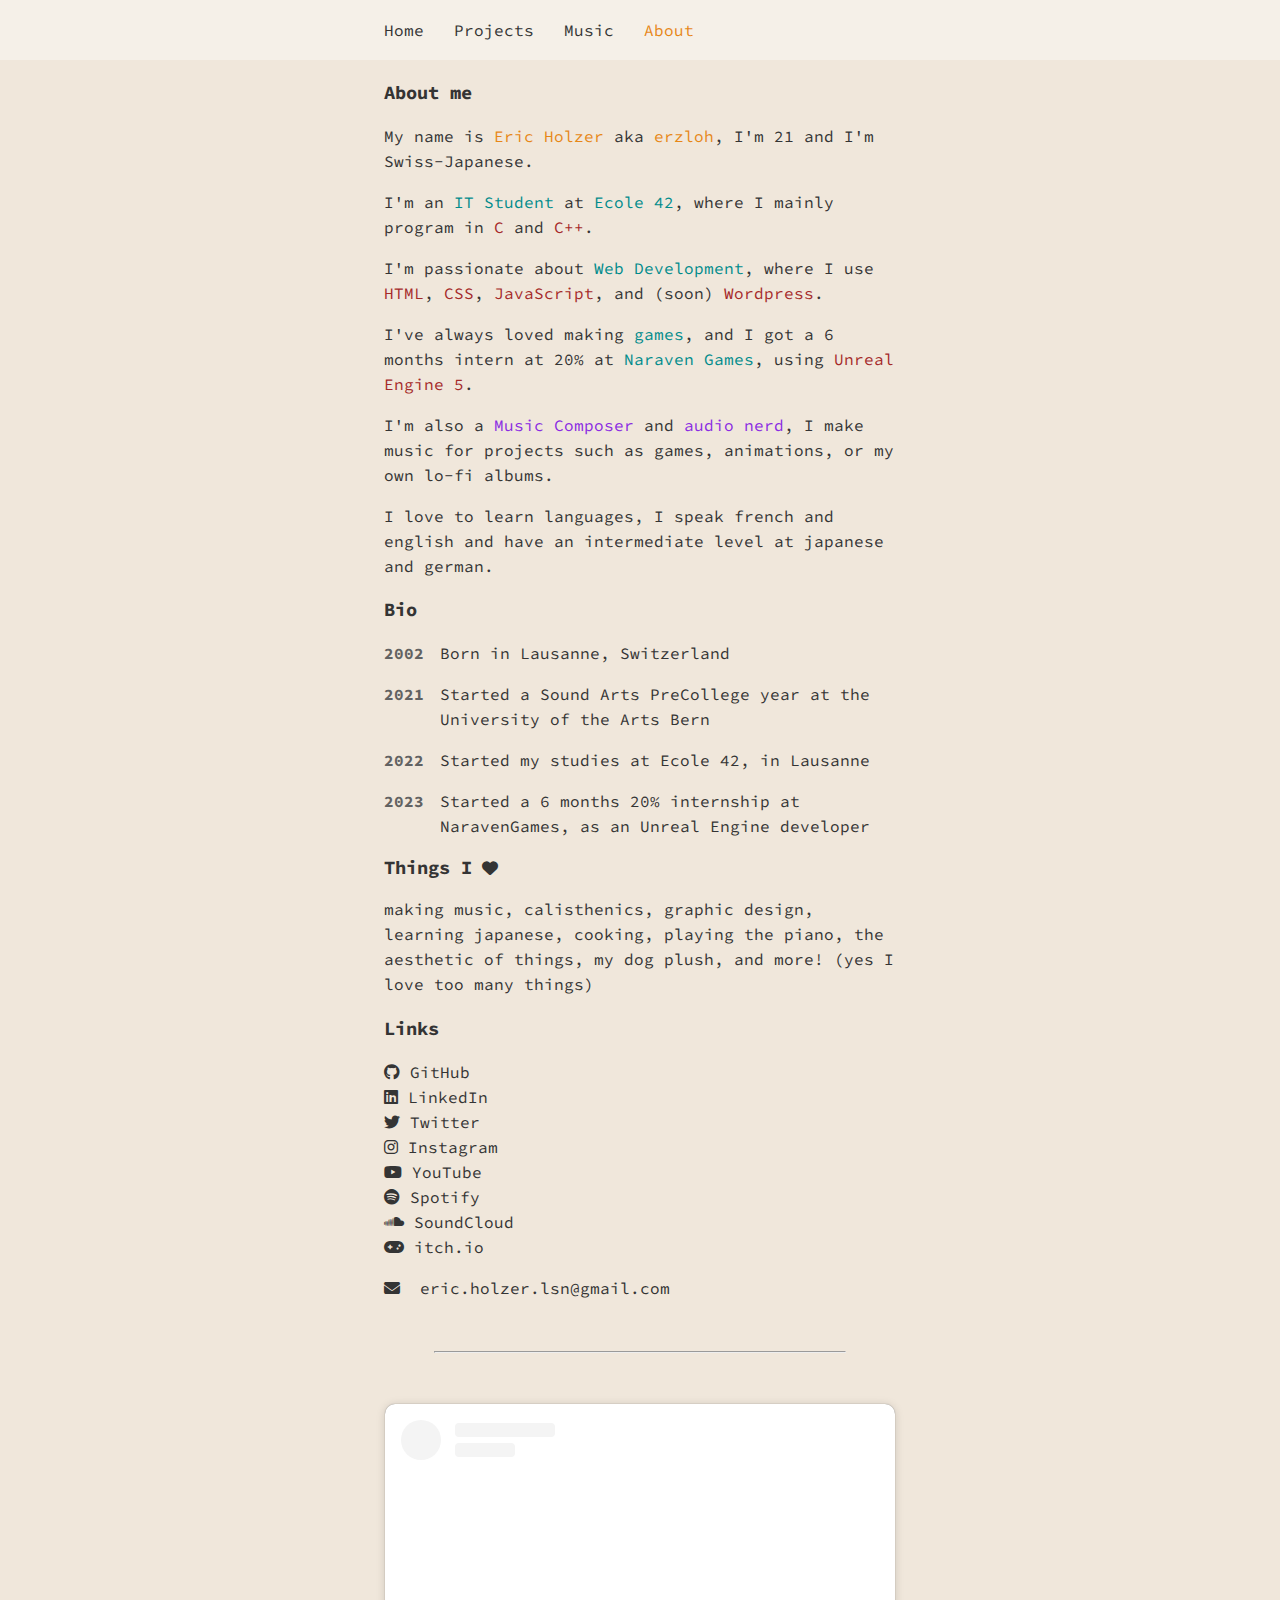
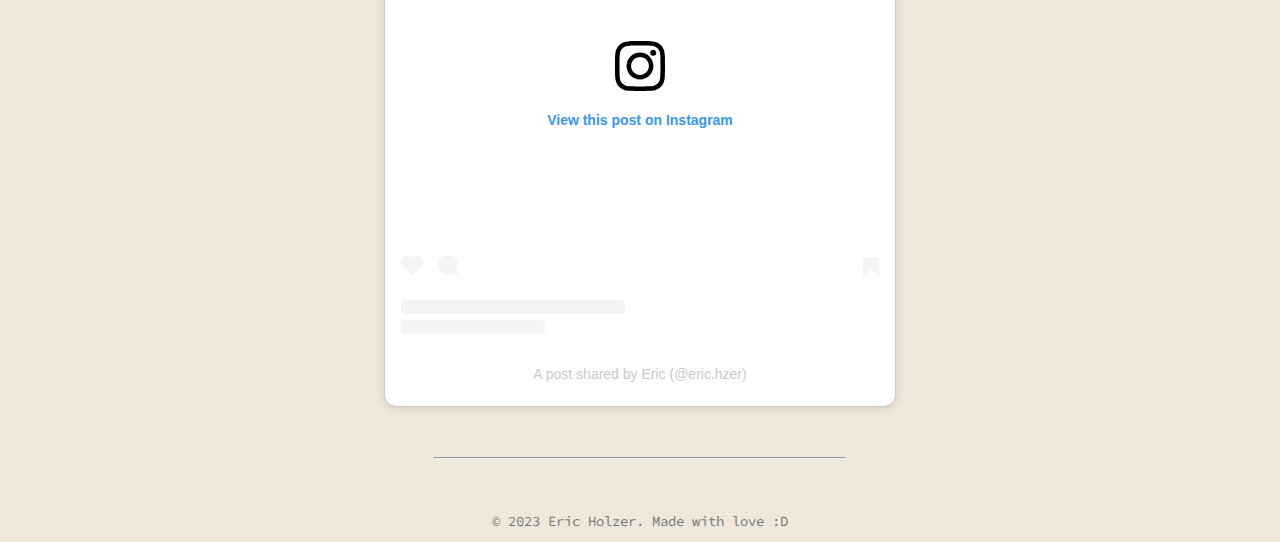
==== about.html @ 9044ea14 "remove navbar on home page" ====
<!DOCTYPE html>
<html>
	<head>
		<title>Eric Holzer</title>
		<meta charset="UTF-8" name="viewport" content="width=device-width, initial-scale=1.0">
		<link rel="icon" type="image/png" href="images/pacman_logo_transparent.png">
		<link rel="preconnect" href="https://fonts.googleapis.com">
		<link rel="preconnect" href="https://fonts.gstatic.com" crossorigin>
		<link rel="stylesheet" href="https://cdnjs.cloudflare.com/ajax/libs/font-awesome/6.4.0/css/all.min.css">
		<link href="https://fonts.googleapis.com/css2?family=Roboto+Mono:ital,wght@0,100;0,200;0,300;0,400;0,500;0,600;0,700;1,100;1,200;1,300;1,400;1,500;1,600;1,700&family=Source+Code+Pro:ital,wght@0,200;0,300;0,400;0,500;0,600;0,700;0,800;0,900;1,200;1,300;1,400;1,500;1,600;1,700;1,800;1,900&display=swap" rel="stylesheet">
		<link rel="stylesheet" type="text/css" href="style.css">
		<script src="js/main.js" defer></script>
	</head>
	<body>
		<nav class="navbar">
			<ul class="nav-list">
				<li><a href="index.html">Home</a></li>
				<li><a href="project.html">Projects</a></li>
				<li><a href="music.html">Music</a></li>
				<li><a href="about.html" class="current-page">About</a></li>
			</ul>
			<img class="burger-menu" src="images/burger_menu_icon.png" alt="burger menu">
		</nav>
		<div id="core-content">
			<h3>About me</h3>
			<div id="about-me">
				<p>My name is <span class="eric">Eric Holzer</span> aka <span class="eric">erzloh</span>, I'm 21 and I'm Swiss-Japanese.<br></p>
				<p>I'm an <span class="it">IT Student</span> at <span class="it"><a href="https://42.fr/en/homepage/" target="_blank" style="text-decoration: none; color: inherit">Ecole 42</a></span>, where I mainly program in <span class="technology">C</span> and <span class="technology">C++</span>.<br></p>
				<p>I'm passionate about <span class="it">Web Development</span>, where I use <span class="technology">HTML</span>, <span class="technology">CSS</span>, <span class="technology">JavaScript</span>, and (soon) <span class="technology">Wordpress</span>.<br></p>
				<p>I've always loved making <span class="it"><a href="https://erzloh.itch.io/" target="_blank" style="text-decoration: none; color: inherit">games</a></span>, and I got a 6 months intern at 20% at <span class="it"><a href="https://www.naravengames.com/" target="_blank" style="text-decoration: none; color: inherit"">Naraven Games</a></span>, using <span class="technology">Unreal Engine 5</span>.<br></p>
				<p>I'm also a <span class="music">Music Composer</span> and <span class="music">audio nerd</span>, I make music for projects such as games, animations, or my own lo-fi albums.<br></p>
				<p>I love to learn languages, I speak french and english and have an intermediate level at japanese and german.</p>
			</div>
			<h3>Bio</h3>
			<ul id="bio">
				<li><span class="year">2002</span>Born in Lausanne, Switzerland</li>
				<li><span class="year">2021</span>Started a Sound Arts PreCollege year at the University of the Arts Bern</li>
				<li><span class="year">2022</span>Started my studies at Ecole 42, in Lausanne</li>
				<li><span class="year">2023</span>Started a 6 months 20% internship at NaravenGames, as an Unreal Engine developer</li>
			</ul>
			<h3 style="display: inline-block; margin: 0px">Things I</h3><i class="fa-solid fa-heart" style="margin-left: 10px;"></i>
			<p>making music, calisthenics, graphic design, learning japanese, cooking, playing the piano, the aesthetic of things, my dog plush, and more! (yes I love too many things)</p>
			<h3>Links</h3>
			<div class="links">
				<ul >
					<li><i class="fab fa-github"></i><a href="https://github.com/erzloh" target="_blank">GitHub</a></li>
					<li><i class="fab fa-linkedin"></i><a href="https://www.linkedin.com/in/eric-holzer-3090551b8/" target="_blank">LinkedIn</a></li>
					<li><i class="fab fa-twitter"></i><a href="https://twitter.com/erzloh" target="_blank">Twitter</a></li>
					<li><i class="fab fa-instagram"></i><a href="https://www.instagram.com/eric.hzer/" target="_blank">Instagram</a></li>
					<li><i class="fab fa-youtube"></i><a href="https://www.youtube.com/erzloh" target="_blank">YouTube</a></li>
					<li><i class="fab fa-spotify"></i><a href="https://open.spotify.com/artist/3XCzWWzTXpwD677Us6YinR" target="_blank">Spotify</a></li>
					<li><i class="fab fa-soundcloud"></i><a href="https://soundcloud.com/user-806531614" target="_blank">SoundCloud</a></li>
					<li><i class="fas fa-gamepad"></i><a href="https://erzloh.itch.io/" target="_blank">itch.io</a></li>
				</ul>
			</div>
			<p><i class="fas fa-envelope"></i> <a href="mailto:eric.holzer.lsn@gmail.com" target="_blank">eric.holzer.lsn@gmail.com</a></p>
			<hr>
			<div class="insta">
				<blockquote class="instagram-media" data-instgrm-permalink="https://www.instagram.com/p/CvNFlibMFdL/?utm_source=ig_embed&amp;utm_campaign=loading" data-instgrm-version="14" style=" background:#FFF; border:0; border-radius:3px; box-shadow:0 0 1px 0 rgba(0,0,0,0.5),0 1px 10px 0 rgba(0,0,0,0.15); margin: 1px; max-width:540px; min-width:326px; padding:0; width:99.375%; width:-webkit-calc(100% - 2px); width:calc(100% - 2px);"><div style="padding:16px;"> <a id="insta-a" href="https://www.instagram.com/p/CvNFlibMFdL/?utm_source=ig_embed&amp;utm_campaign=loading" style=" background:#FFFFFF; line-height:0; padding:0 0; text-align:center; text-decoration:none; width:100%;" target="_blank"> <div style=" display: flex; flex-direction: row; align-items: center;"> <div style="background-color: #F4F4F4; border-radius: 50%; flex-grow: 0; height: 40px; margin-right: 14px; width: 40px;"></div> <div style="display: flex; flex-direction: column; flex-grow: 1; justify-content: center;"> <div style=" background-color: #F4F4F4; border-radius: 4px; flex-grow: 0; height: 14px; margin-bottom: 6px; width: 100px;"></div> <div style=" background-color: #F4F4F4; border-radius: 4px; flex-grow: 0; height: 14px; width: 60px;"></div></div></div><div style="padding: 19% 0;"></div> <div style="display:block; height:50px; margin:0 auto 12px; width:50px;"><svg width="50px" height="50px" viewBox="0 0 60 60" version="1.1" xmlns="https://www.w3.org/2000/svg" xmlns:xlink="https://www.w3.org/1999/xlink"><g stroke="none" stroke-width="1" fill="none" fill-rule="evenodd"><g transform="translate(-511.000000, -20.000000)" fill="#000000"><g><path d="M556.869,30.41 C554.814,30.41 553.148,32.076 553.148,34.131 C553.148,36.186 554.814,37.852 556.869,37.852 C558.924,37.852 560.59,36.186 560.59,34.131 C560.59,32.076 558.924,30.41 556.869,30.41 M541,60.657 C535.114,60.657 530.342,55.887 530.342,50 C530.342,44.114 535.114,39.342 541,39.342 C546.887,39.342 551.658,44.114 551.658,50 C551.658,55.887 546.887,60.657 541,60.657 M541,33.886 C532.1,33.886 524.886,41.1 524.886,50 C524.886,58.899 532.1,66.113 541,66.113 C549.9,66.113 557.115,58.899 557.115,50 C557.115,41.1 549.9,33.886 541,33.886 M565.378,62.101 C565.244,65.022 564.756,66.606 564.346,67.663 C563.803,69.06 563.154,70.057 562.106,71.106 C561.058,72.155 560.06,72.803 558.662,73.347 C557.607,73.757 556.021,74.244 553.102,74.378 C549.944,74.521 548.997,74.552 541,74.552 C533.003,74.552 532.056,74.521 528.898,74.378 C525.979,74.244 524.393,73.757 523.338,73.347 C521.94,72.803 520.942,72.155 519.894,71.106 C518.846,70.057 518.197,69.06 517.654,67.663 C517.244,66.606 516.755,65.022 516.623,62.101 C516.479,58.943 516.448,57.996 516.448,50 C516.448,42.003 516.479,41.056 516.623,37.899 C516.755,34.978 517.244,33.391 517.654,32.338 C518.197,30.938 518.846,29.942 519.894,28.894 C520.942,27.846 521.94,27.196 523.338,26.654 C524.393,26.244 525.979,25.756 528.898,25.623 C532.057,25.479 533.004,25.448 541,25.448 C548.997,25.448 549.943,25.479 553.102,25.623 C556.021,25.756 557.607,26.244 558.662,26.654 C560.06,27.196 561.058,27.846 562.106,28.894 C563.154,29.942 563.803,30.938 564.346,32.338 C564.756,33.391 565.244,34.978 565.378,37.899 C565.522,41.056 565.552,42.003 565.552,50 C565.552,57.996 565.522,58.943 565.378,62.101 M570.82,37.631 C570.674,34.438 570.167,32.258 569.425,30.349 C568.659,28.377 567.633,26.702 565.965,25.035 C564.297,23.368 562.623,22.342 560.652,21.575 C558.743,20.834 556.562,20.326 553.369,20.18 C550.169,20.033 549.148,20 541,20 C532.853,20 531.831,20.033 528.631,20.18 C525.438,20.326 523.257,20.834 521.349,21.575 C519.376,22.342 517.703,23.368 516.035,25.035 C514.368,26.702 513.342,28.377 512.574,30.349 C511.834,32.258 511.326,34.438 511.181,37.631 C511.035,40.831 511,41.851 511,50 C511,58.147 511.035,59.17 511.181,62.369 C511.326,65.562 511.834,67.743 512.574,69.651 C513.342,71.625 514.368,73.296 516.035,74.965 C517.703,76.634 519.376,77.658 521.349,78.425 C523.257,79.167 525.438,79.673 528.631,79.82 C531.831,79.965 532.853,80.001 541,80.001 C549.148,80.001 550.169,79.965 553.369,79.82 C556.562,79.673 558.743,79.167 560.652,78.425 C562.623,77.658 564.297,76.634 565.965,74.965 C567.633,73.296 568.659,71.625 569.425,69.651 C570.167,67.743 570.674,65.562 570.82,62.369 C570.966,59.17 571,58.147 571,50 C571,41.851 570.966,40.831 570.82,37.631"></path></g></g></g></svg></div><div style="padding-top: 8px;"> <div style=" color:#3897f0; font-family:Arial,sans-serif; font-size:14px; font-style:normal; font-weight:550; line-height:18px;">View this post on Instagram</div></div><div style="padding: 12.5% 0;"></div> <div style="display: flex; flex-direction: row; margin-bottom: 14px; align-items: center;"><div> <div style="background-color: #F4F4F4; border-radius: 50%; height: 12.5px; width: 12.5px; transform: translateX(0px) translateY(7px);"></div> <div style="background-color: #F4F4F4; height: 12.5px; transform: rotate(-45deg) translateX(3px) translateY(1px); width: 12.5px; flex-grow: 0; margin-right: 14px; margin-left: 2px;"></div> <div style="background-color: #F4F4F4; border-radius: 50%; height: 12.5px; width: 12.5px; transform: translateX(9px) translateY(-18px);"></div></div><div style="margin-left: 8px;"> <div style=" background-color: #F4F4F4; border-radius: 50%; flex-grow: 0; height: 20px; width: 20px;"></div> <div style=" width: 0; height: 0; border-top: 2px solid transparent; border-left: 6px solid #f4f4f4; border-bottom: 2px solid transparent; transform: translateX(16px) translateY(-4px) rotate(30deg)"></div></div><div style="margin-left: auto;"> <div style=" width: 0px; border-top: 8px solid #F4F4F4; border-right: 8px solid transparent; transform: translateY(16px);"></div> <div style=" background-color: #F4F4F4; flex-grow: 0; height: 12px; width: 16px; transform: translateY(-4px);"></div> <div style=" width: 0; height: 0; border-top: 8px solid #F4F4F4; border-left: 8px solid transparent; transform: translateY(-4px) translateX(8px);"></div></div></div> <div style="display: flex; flex-direction: column; flex-grow: 1; justify-content: center; margin-bottom: 24px;"> <div style=" background-color: #F4F4F4; border-radius: 4px; flex-grow: 0; height: 14px; margin-bottom: 6px; width: 224px;"></div> <div style=" background-color: #F4F4F4; border-radius: 4px; flex-grow: 0; height: 14px; width: 144px;"></div></div></a><p style=" color:#c9c8cd; font-family:Arial,sans-serif; font-size:14px; line-height:17px; margin-bottom:0; margin-top:8px; overflow:hidden; padding:8px 0 7px; text-align:center; text-overflow:ellipsis; white-space:nowrap;"><a href="https://www.instagram.com/p/CvNFlibMFdL/?utm_source=ig_embed&amp;utm_campaign=loading" style=" color:#c9c8cd; font-family:Arial,sans-serif; font-size:14px; font-style:normal; font-weight:normal; line-height:17px; text-decoration:none;" target="_blank">A post shared by Eric (@eric.hzer)</a></p></div></blockquote> <script async src="//www.instagram.com/embed.js"></script>
			</div>
			<hr>
		</div>
		<footer>
      		&copy; 2023 Eric Holzer. Made with love :D
    	</footer>
	</body>
</html>
---- style.css ----
* {
	text-decoration: none;
	list-style: none;
}

:root {
	--primary-color: #f0e7db;
	--secondary-color: #343434;
	--tertiary-color: #f5f0e8;
	--quaternary-color: #e78718;
	--quinary-color: #fff;

	--old-secondary-color: rgba(223, 188, 153, 0.9);
	--old-header-color: rgb(255, 237, 220);
	--old-header-hover-color: rgb(252, 212, 175);
	--old-nav-hover-color: rgb(112, 75, 38);
	--old-mobile-nav-color: rgba(205, 134, 63, 0.6);
	--eric-color: peru;

}

@font-face {
    font-family: 'imported-helvetica';
    src: url('Helvetica-Font/Helvetica.ttf') format('truetype');
    font-weight: normal;
    font-style: normal;
}

@font-face {
    font-family: 'imported-helvetica';
    src: url('Helvetica-Font/Helvetica-Bold.ttf') format('truetype');
    font-weight: bold;
    font-style: normal;
}

html {
	font-family: 'Source Code Pro', monospace;
	/* font-family: 'imported-helvetica'; */
	font-weight: 400;
	background-color: var(--primary-color);
	line-height: 25px;
	color: var(--secondary-color);
}

body {
	margin-left: 20%;
	margin-right: 20%;
	margin-top: 80px;
}

#home-title {
	display: block;
	text-align: center;
	font-size: 6rem;
	/* make space between lines bigger */
	line-height: 1;
}

#top-div {
	height: calc(100vh - 25vh);
	display: flex;
	justify-content: center;
	align-items: center;
}

ul {
	padding-left: 0;
}

/* #top-pic, #top-text {
	display: inline-block;
} */

#top-text {
	display: flex;
	justify-content: center;
	flex-direction: column;
}

.eric {
	color :var(--quaternary-color);
	display: inline-block;
	transition: 0.3s;
}

#eric-home-page:hover {
	transform: scale(1.07) rotate(-3deg);
}

#headline {
	background-color: var(--tertiary-color);
	display: inline-block;
	text-align: center;
	padding: 15px;
	border-radius: 20px;
	transition: 0.3s;
	color: var(--secondary-color);
	font-size: 1.2rem;
	line-height: 1.5;

}

#headline:hover {
	/* background-color: rgb(252, 212, 175); */
	/* transform: scale(1.05); */
}

#profile-pic {
	width: 150px;
	height: 150px;
	border-radius: 50px;
	margin: 50px;
	display: inline-block;
	border: 3px solid chocolate;
}

.it {
	color:darkcyan;
	transition: 0.3s;
	display: inline-block;
}

#it-student:hover {
	transform: scale(1.07) rotate(-3deg);
}

.music {
	color:blueviolet;
	display: inline-block;
	transition: 0.3s;
}

#music-creator:hover {
	transform: scale(1.07) rotate(-3deg);
}

.technology {
	color:brown;
}

footer {
	/* padding: 10px; */
	/* margin-top: 48px; */
	color: #777;
	font-size: 14px;
	text-align: center;
	animation: fadein 1s ease-in-out;
}

#bio {
	padding-left: 0;
}


#bio li {
	margin-bottom: 16px;
	display: flex;
}

.year {
	margin-right: 16px; /* 年とテキストの間に8pxのマージンを追加 */
	font-weight: bold;
	color:#626262;
}

a {
    color: inherit; /* This makes the link inherit the color of its parent element */
    text-decoration: none; /* This removes the underline */
}

a:visited {
    color: inherit;
}

a:hover {
    color: var(--quaternary-color);
	text-decoration: underline;
}


.navbar {
	background-color: var(--tertiary-color);
	color: #fff;
	position: fixed;
	width: 100vw;
	height: 60px;
	top: 0;
	left: 0;
	z-index: 1;
	/* backdrop-filter: blur(10px);
	-webkit-backdrop-filter: blur(10px); */
	display: flex;
	justify-content: space-between;
	align-items: center;
}

.nav-list {
	padding: 0;
	margin-left: 20%;
}

.nav-list li {
	display: inline; /* リストアイテムを水平に配置 */
	margin-right: 20px; /* リストアイテムの右側にマージンを追加 */
}

.nav-list li a {
	text-decoration: none; /* リンクの下線を削除 */
	color: var(--secondary-color);
	transition: 0.2s;;
}

.nav-list li a:hover {
	color: var(--quaternary-color)
}

.navbar .burger-menu {
	position: absolute;
	width: 40px;
	top: 0px;
	right: 0px;
	margin-right: 10px;
	margin-top: 10px;
	cursor: pointer;
	display: none;
	transition: 0.5s;
	filter: invert(80%);
	/* animation: slide 2s ease-in-out; */
}

@keyframes slide {
	from {
		opacity: 0;
		transform: translateX(-300px);
	}
	to {
		opacity: 1;
		transform: translateX(0);
	}
}

#eric-home-page, #it-student, #music-creator {
	animation: fall 2.5s ease-in-out;
}

@keyframes fall {
	from {
		opacity: 0;
		transform: translateY(-30px);
	}
	to {
		opacity: 1;
		transform: translateY(0);
	}
}

.burger-menu:hover {
	rotate: 180deg;
}

.links {
	display: flex;
	margin: 0;
	padding: 0;

}

.links ul {
	list-style: none;
	padding-left: 0;
	margin: 0;
}

@media (max-width: 576px) {
	body {
		margin-left: 5%;
		margin-right: 5%;
	}
}

/* Mobile version */
@media (max-width: 768px) {
	.navbar .burger-menu {
		display: block;
	}

	.nav-list li {
	margin-right: 0px;
	margin-top: 25px;
	font-size: 1.2em;
	}

	.nav-list {
		margin: 0;
		position: absolute;
		top: 0px;
		left: 0px;
		width: 100%;
		height: 100vh;
		display: flex;
		justify-content: center;
		align-items: center;
		flex-direction: column;
		background-color: var(--tertiary-color);
		/* backdrop-filter: blur(10px);
		-webkit-backdrop-filter: blur(10px); */
		margin-left: 100%;
		transition: all 0.5s ease;
	}

	.nav-list.mobile-menu {
		margin-left: 0;
	}

	#home-title {
		font-size: 3rem;
	}

	#headline {
		font-size: 1rem;
	}
}

/* media query from 1400px width and larger, body margin is 30% */
@media (min-width: 1200px) {
	body {
		margin-left: 30%;
		margin-right: 30%;
	}
	.nav-list {
		margin-left: 30%;
	}
}

h3 img {
	margin-top: -5px;
	margin-left: 8px;
    vertical-align: middle;
}

hr {
	margin: 50px;
}

.responsive-iframe-container {
    position: relative;
    padding-bottom: 56.25%;  /* 16:9 aspect ratio */
    height: 0;
    overflow: hidden;
}

.responsive-iframe-container iframe {
    position: absolute;
    top: 0;
    left: 0;
    width: 100%;
    height: 100%;
}

.audio-container p {
	font-style: italic;
}

.credit {
	font-size: 0.8em;
	color: #777;
	margin-top: 0;
	text-align: center;
}

video {
	max-width: 100%;
	height: auto;
  }
  
.italic {
	font-style: italic;
}

h2, h3, h4, h5, h6 {
	scroll-margin-top: 60px;
  }

.music-table-of-content, .insta-link {
	text-decoration: underline;
}

.nav-list li .current-page {
    color: var(--quaternary-color);
}

.insta {
	display: flex;
	justify-content: center;
}

.instagram-media {
	border-radius: 10px !important;
}

@keyframes fadein {
	from { opacity: 0; transform: translateY(-20px); }
	to   { opacity: 1; transform: translateY(0px); }
}

#top-div, #core-content {
	animation: fadein 1s ease-in-out;
}

.genre-div {
	display: none;
	animation: fadein 1s;
}

.genre {
	/* display: inline-block; */
}

.genre:hover {
	/* underline */
	text-decoration: underline;
	cursor: pointer;
}

.project-screenshot {
	width: 100%;
	height: auto;
	border: black 1px solid;
	border-radius: 10px;
}

.project-div a {
	text-decoration: underline;
}

.project-div {
	display: none;
	animation: fadein 1s ease;
}

.project-name:hover {
	text-decoration: underline;
	cursor: pointer;
}

.website-iframe {
	border: black 1px solid;
}

i, .icon {
	margin-right: 10px;
}

/* .it, .music, .technology {
	color: var(--secondary-color);
} */
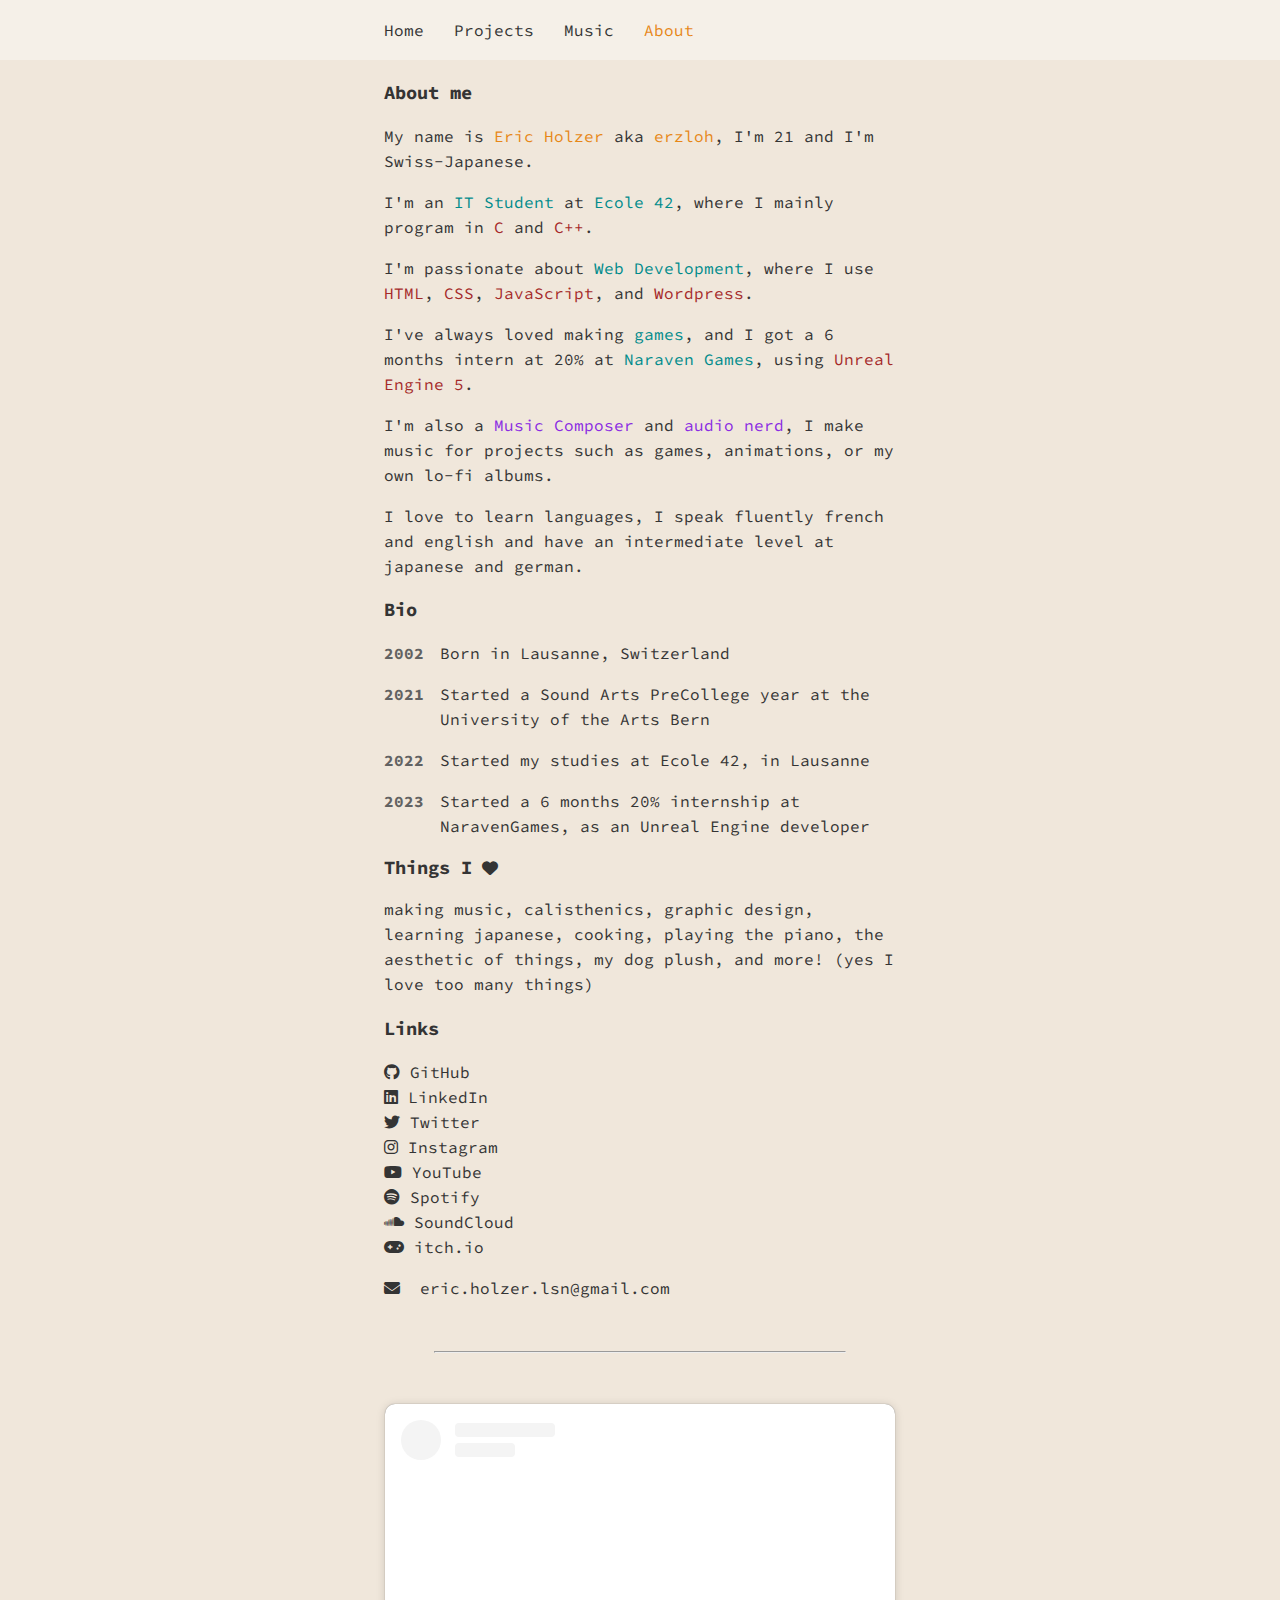
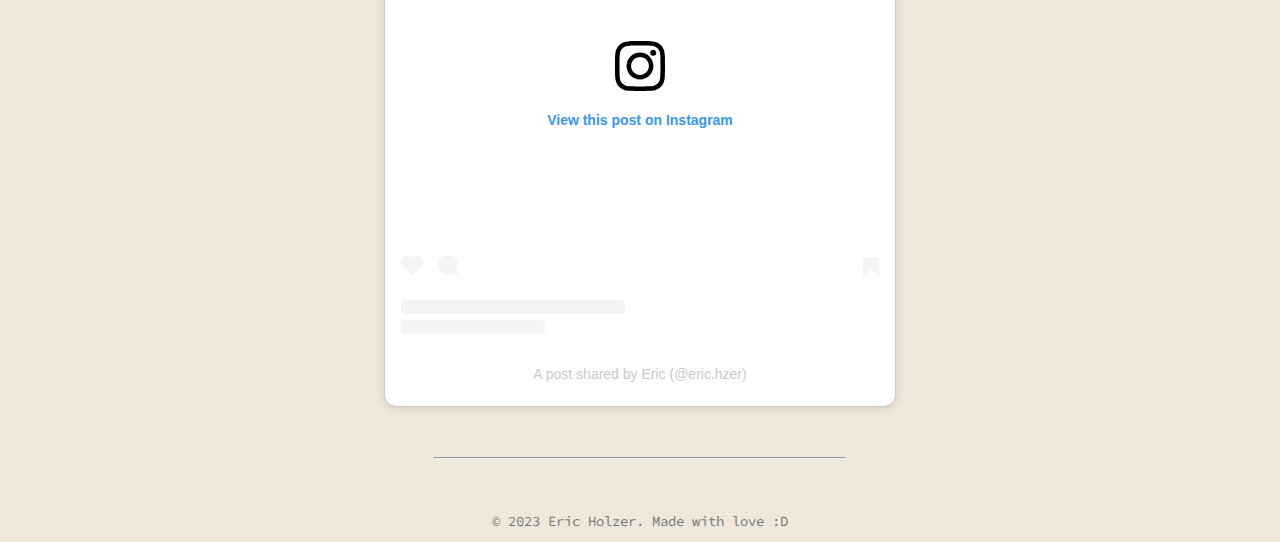
==== commit ad22c61d: "Update about" ====
--- a/about.html
+++ b/about.html
@@ -3,7 +3,7 @@
 	<head>
 		<title>Eric Holzer</title>
 		<meta charset="UTF-8" name="viewport" content="width=device-width, initial-scale=1.0">
-		<link rel="icon" type="image/png" href="images/pacman_logo_transparent.png">
+		<link rel="icon" type="image/png" href="images/E_logo.png">
 		<link rel="preconnect" href="https://fonts.googleapis.com">
 		<link rel="preconnect" href="https://fonts.gstatic.com" crossorigin>
 		<link rel="stylesheet" href="https://cdnjs.cloudflare.com/ajax/libs/font-awesome/6.4.0/css/all.min.css">
@@ -26,10 +26,10 @@
 			<div id="about-me">
 				<p>My name is <span class="eric">Eric Holzer</span> aka <span class="eric">erzloh</span>, I'm 21 and I'm Swiss-Japanese.<br></p>
 				<p>I'm an <span class="it">IT Student</span> at <span class="it"><a href="https://42.fr/en/homepage/" target="_blank" style="text-decoration: none; color: inherit">Ecole 42</a></span>, where I mainly program in <span class="technology">C</span> and <span class="technology">C++</span>.<br></p>
-				<p>I'm passionate about <span class="it">Web Development</span>, where I use <span class="technology">HTML</span>, <span class="technology">CSS</span>, <span class="technology">JavaScript</span>, and (soon) <span class="technology">Wordpress</span>.<br></p>
+				<p>I'm passionate about <span class="it">Web Development</span>, where I use <span class="technology">HTML</span>, <span class="technology">CSS</span>, <span class="technology">JavaScript</span>, and <span class="technology">Wordpress</span>.<br></p>
 				<p>I've always loved making <span class="it"><a href="https://erzloh.itch.io/" target="_blank" style="text-decoration: none; color: inherit">games</a></span>, and I got a 6 months intern at 20% at <span class="it"><a href="https://www.naravengames.com/" target="_blank" style="text-decoration: none; color: inherit"">Naraven Games</a></span>, using <span class="technology">Unreal Engine 5</span>.<br></p>
 				<p>I'm also a <span class="music">Music Composer</span> and <span class="music">audio nerd</span>, I make music for projects such as games, animations, or my own lo-fi albums.<br></p>
-				<p>I love to learn languages, I speak french and english and have an intermediate level at japanese and german.</p>
+				<p>I love to learn languages, I speak fluently french and english and have an intermediate level at japanese and german.</p>
 			</div>
 			<h3>Bio</h3>
 			<ul id="bio">
--- a/style.css
+++ b/style.css
@@ -216,15 +216,16 @@
 
 .navbar .burger-menu {
 	position: absolute;
-	width: 40px;
+	width: 30px;
 	top: 0px;
 	right: 0px;
-	margin-right: 10px;
-	margin-top: 10px;
+	margin-right: 20px;
+	margin-top: 15px;
 	cursor: pointer;
 	display: none;
 	transition: 0.5s;
-	filter: invert(80%);
+	opacity: 0.7;
+	/* filter: invert(80%); */
 	/* animation: slide 2s ease-in-out; */
 }
 
@@ -240,7 +241,7 @@
 }
 
 #eric-home-page, #it-student, #music-creator {
-	animation: fall 2.5s ease-in-out;
+	animation: fall 1.5s ease-in-out;
 }
 
 @keyframes fall {
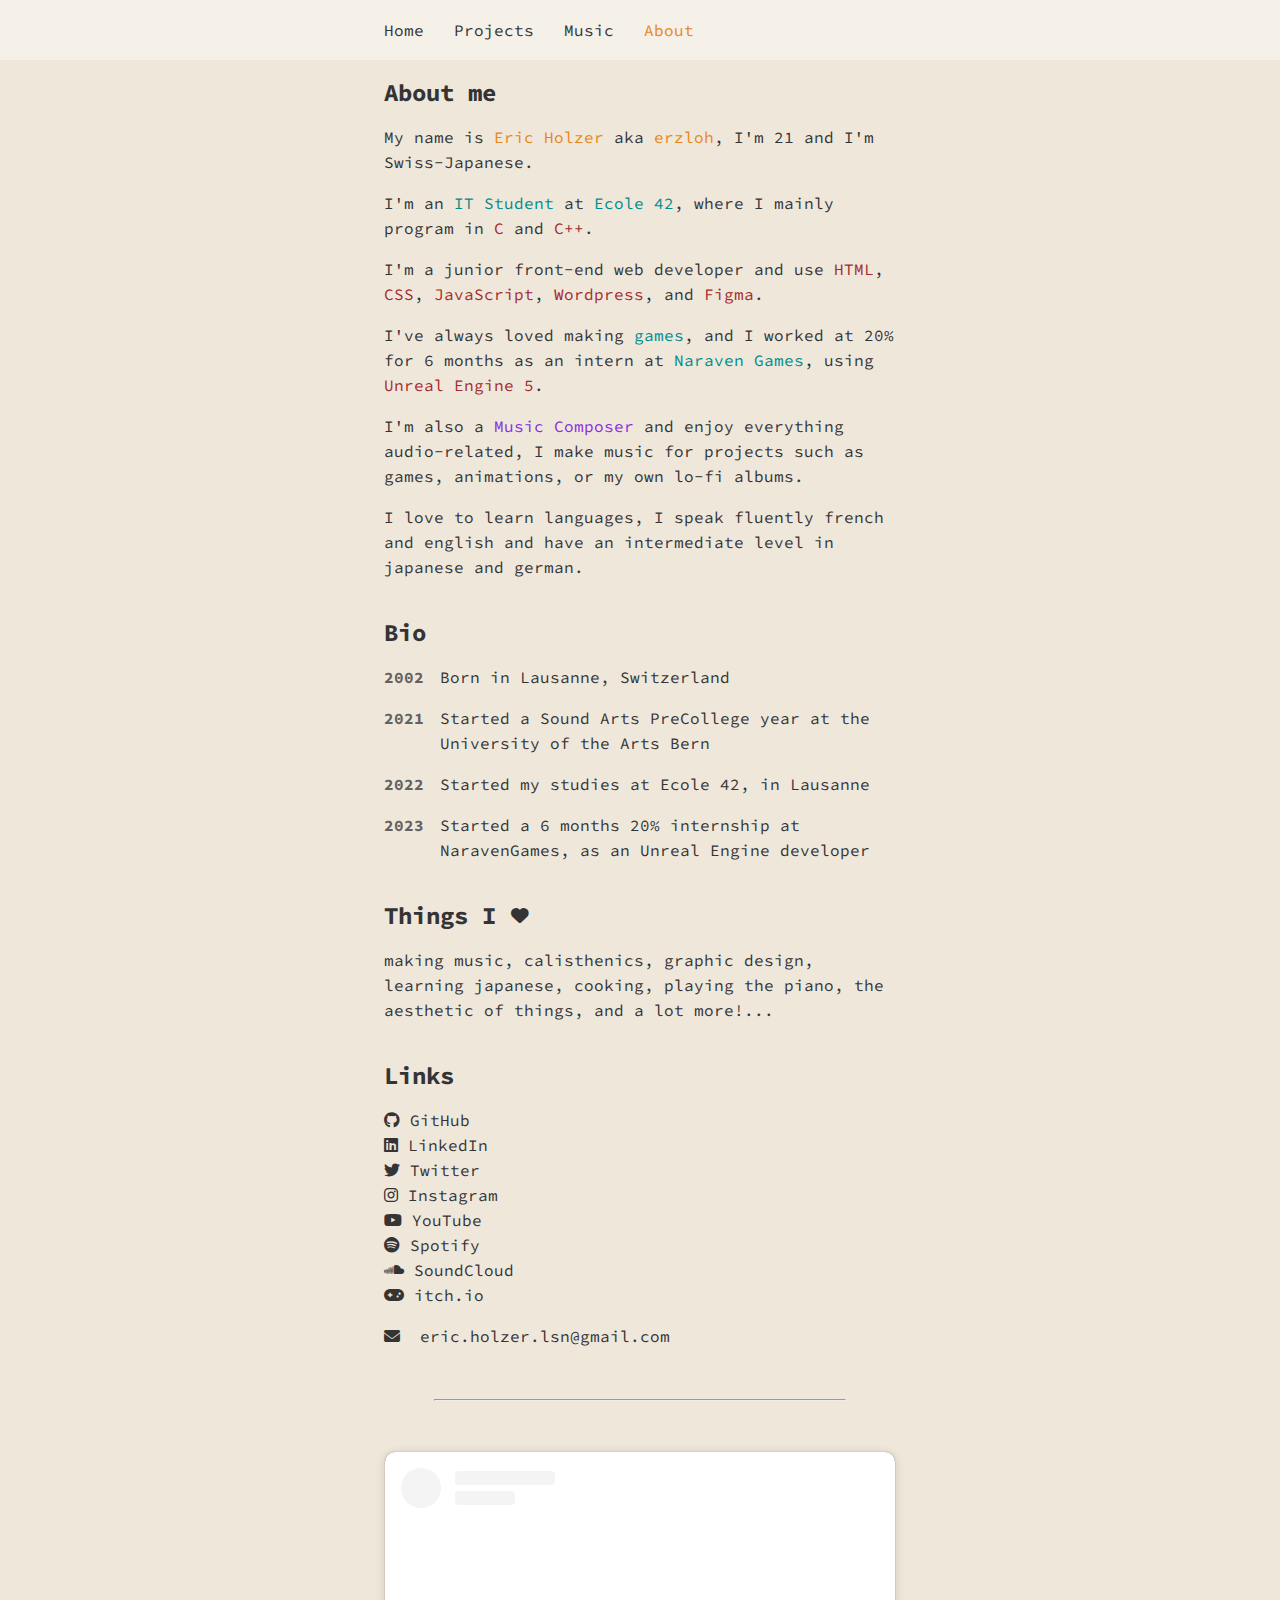
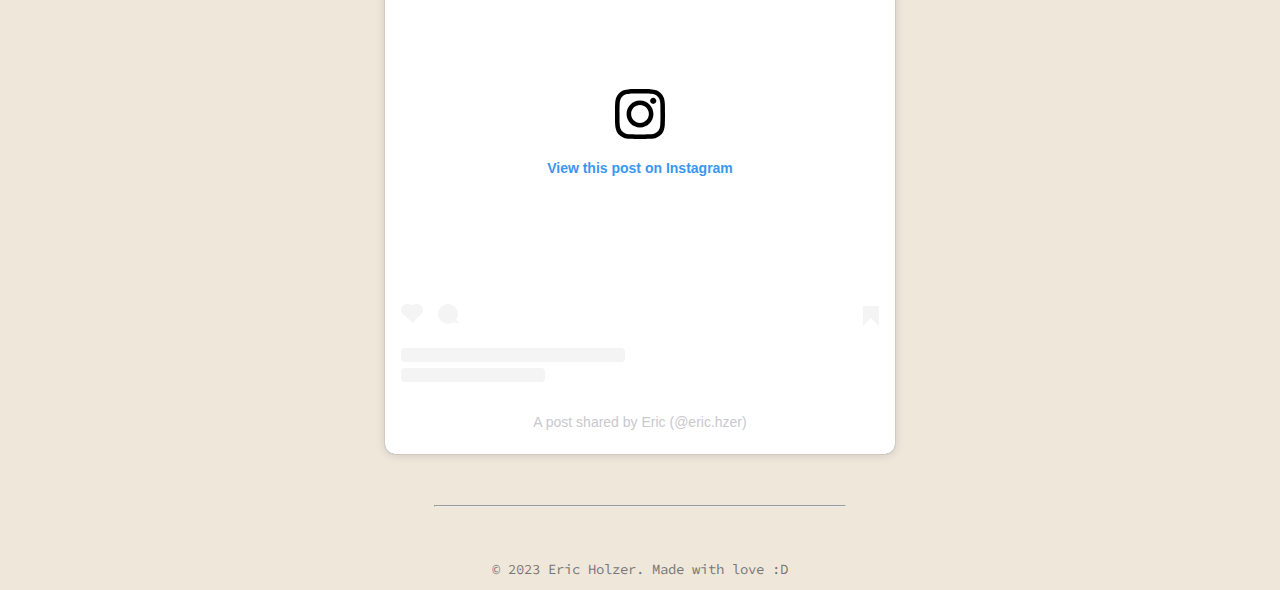
==== commit 6435eaeb: "Add projects to project page" ====
--- a/about.html
+++ b/about.html
@@ -1,15 +1,15 @@
 <!DOCTYPE html>
 <html>
 	<head>
-		<title>Eric Holzer</title>
+		<title>Eric Holzer - About</title>
 		<meta charset="UTF-8" name="viewport" content="width=device-width, initial-scale=1.0">
 		<link rel="icon" type="image/png" href="images/E_logo.png">
 		<link rel="preconnect" href="https://fonts.googleapis.com">
 		<link rel="preconnect" href="https://fonts.gstatic.com" crossorigin>
 		<link rel="stylesheet" href="https://cdnjs.cloudflare.com/ajax/libs/font-awesome/6.4.0/css/all.min.css">
 		<link href="https://fonts.googleapis.com/css2?family=Roboto+Mono:ital,wght@0,100;0,200;0,300;0,400;0,500;0,600;0,700;1,100;1,200;1,300;1,400;1,500;1,600;1,700&family=Source+Code+Pro:ital,wght@0,200;0,300;0,400;0,500;0,600;0,700;0,800;0,900;1,200;1,300;1,400;1,500;1,600;1,700;1,800;1,900&display=swap" rel="stylesheet">
-		<link rel="stylesheet" type="text/css" href="style.css">
-		<script src="js/main.js" defer></script>
+		<link rel="stylesheet" type="text/css" href="style.css?v=1.0.0">
+		<script src="js/main.js?v=1.0.0" defer></script>
 	</head>
 	<body>
 		<nav class="navbar">
@@ -22,25 +22,25 @@
 			<img class="burger-menu" src="images/burger_menu_icon.png" alt="burger menu">
 		</nav>
 		<div id="core-content">
-			<h3>About me</h3>
+			<h2>About me</h2>
 			<div id="about-me">
 				<p>My name is <span class="eric">Eric Holzer</span> aka <span class="eric">erzloh</span>, I'm 21 and I'm Swiss-Japanese.<br></p>
 				<p>I'm an <span class="it">IT Student</span> at <span class="it"><a href="https://42.fr/en/homepage/" target="_blank" style="text-decoration: none; color: inherit">Ecole 42</a></span>, where I mainly program in <span class="technology">C</span> and <span class="technology">C++</span>.<br></p>
-				<p>I'm passionate about <span class="it">Web Development</span>, where I use <span class="technology">HTML</span>, <span class="technology">CSS</span>, <span class="technology">JavaScript</span>, and <span class="technology">Wordpress</span>.<br></p>
-				<p>I've always loved making <span class="it"><a href="https://erzloh.itch.io/" target="_blank" style="text-decoration: none; color: inherit">games</a></span>, and I got a 6 months intern at 20% at <span class="it"><a href="https://www.naravengames.com/" target="_blank" style="text-decoration: none; color: inherit"">Naraven Games</a></span>, using <span class="technology">Unreal Engine 5</span>.<br></p>
-				<p>I'm also a <span class="music">Music Composer</span> and <span class="music">audio nerd</span>, I make music for projects such as games, animations, or my own lo-fi albums.<br></p>
-				<p>I love to learn languages, I speak fluently french and english and have an intermediate level at japanese and german.</p>
+				<p>I'm a junior front-end web developer and use <span class="technology">HTML</span>, <span class="technology">CSS</span>, <span class="technology">JavaScript</span>, <span class="technology">Wordpress</span>, and <span class="technology">Figma</span>.</p>
+				<p>I've always loved making <span class="it"><a href="https://erzloh.itch.io/" target="_blank" style="text-decoration: none; color: inherit">games</a></span>, and I worked at 20% for 6 months as an intern at <span class="it"><a href="https://www.naravengames.com/" target="_blank" style="text-decoration: none; color: inherit"">Naraven Games</a></span>, using <span class="technology">Unreal Engine 5</span>.<br></p>
+				<p>I'm also a <span class="music">Music Composer</span> and enjoy everything audio-related, I make music for projects such as games, animations, or my own lo-fi albums.<br></p>
+				<p>I love to learn languages, I speak fluently french and english and have an intermediate level in japanese and german.</p>
 			</div>
-			<h3>Bio</h3>
+			<h2>Bio</h2>
 			<ul id="bio">
 				<li><span class="year">2002</span>Born in Lausanne, Switzerland</li>
 				<li><span class="year">2021</span>Started a Sound Arts PreCollege year at the University of the Arts Bern</li>
 				<li><span class="year">2022</span>Started my studies at Ecole 42, in Lausanne</li>
-				<li><span class="year">2023</span>Started a 6 months 20% internship at NaravenGames, as an Unreal Engine developer</li>
+				<li style="margin-bottom: 0px;"><span class="year">2023</span>Started a 6 months 20% internship at NaravenGames, as an Unreal Engine developer</li>
 			</ul>
-			<h3 style="display: inline-block; margin: 0px">Things I</h3><i class="fa-solid fa-heart" style="margin-left: 10px;"></i>
-			<p>making music, calisthenics, graphic design, learning japanese, cooking, playing the piano, the aesthetic of things, my dog plush, and more! (yes I love too many things)</p>
-			<h3>Links</h3>
+			<h2 style="display: inline-block">Things I</h2><i id="things-i-love" class="fa-solid fa-heart" style="margin-left: 10px;"></i>
+			<p style="margin: 0px;">making music, calisthenics, graphic design, learning japanese, cooking, playing the piano, the aesthetic of things, and a lot more!...</p>
+			<h2>Links</h2>
 			<div class="links">
 				<ul >
 					<li><i class="fab fa-github"></i><a href="https://github.com/erzloh" target="_blank">GitHub</a></li>
--- a/style.css
+++ b/style.css
@@ -87,6 +87,10 @@
 	transform: scale(1.07) rotate(-3deg);
 }
 
+#eric-home-page, #music-creator, #it-student {
+	text-decoration:underline;
+}
+
 #headline {
 	background-color: var(--tertiary-color);
 	display: inline-block;
@@ -149,6 +153,7 @@
 
 #bio {
 	padding-left: 0;
+	margin: 0;
 }
 
 
@@ -456,4 +461,12 @@
 	color: var(--secondary-color);
 } */
 
-  +  
+#things-i-love {
+	transform: scale(1.1) translateY(-2px) translateX(5px);
+
+}
+
+h2 {
+	margin-top: 40px;
+}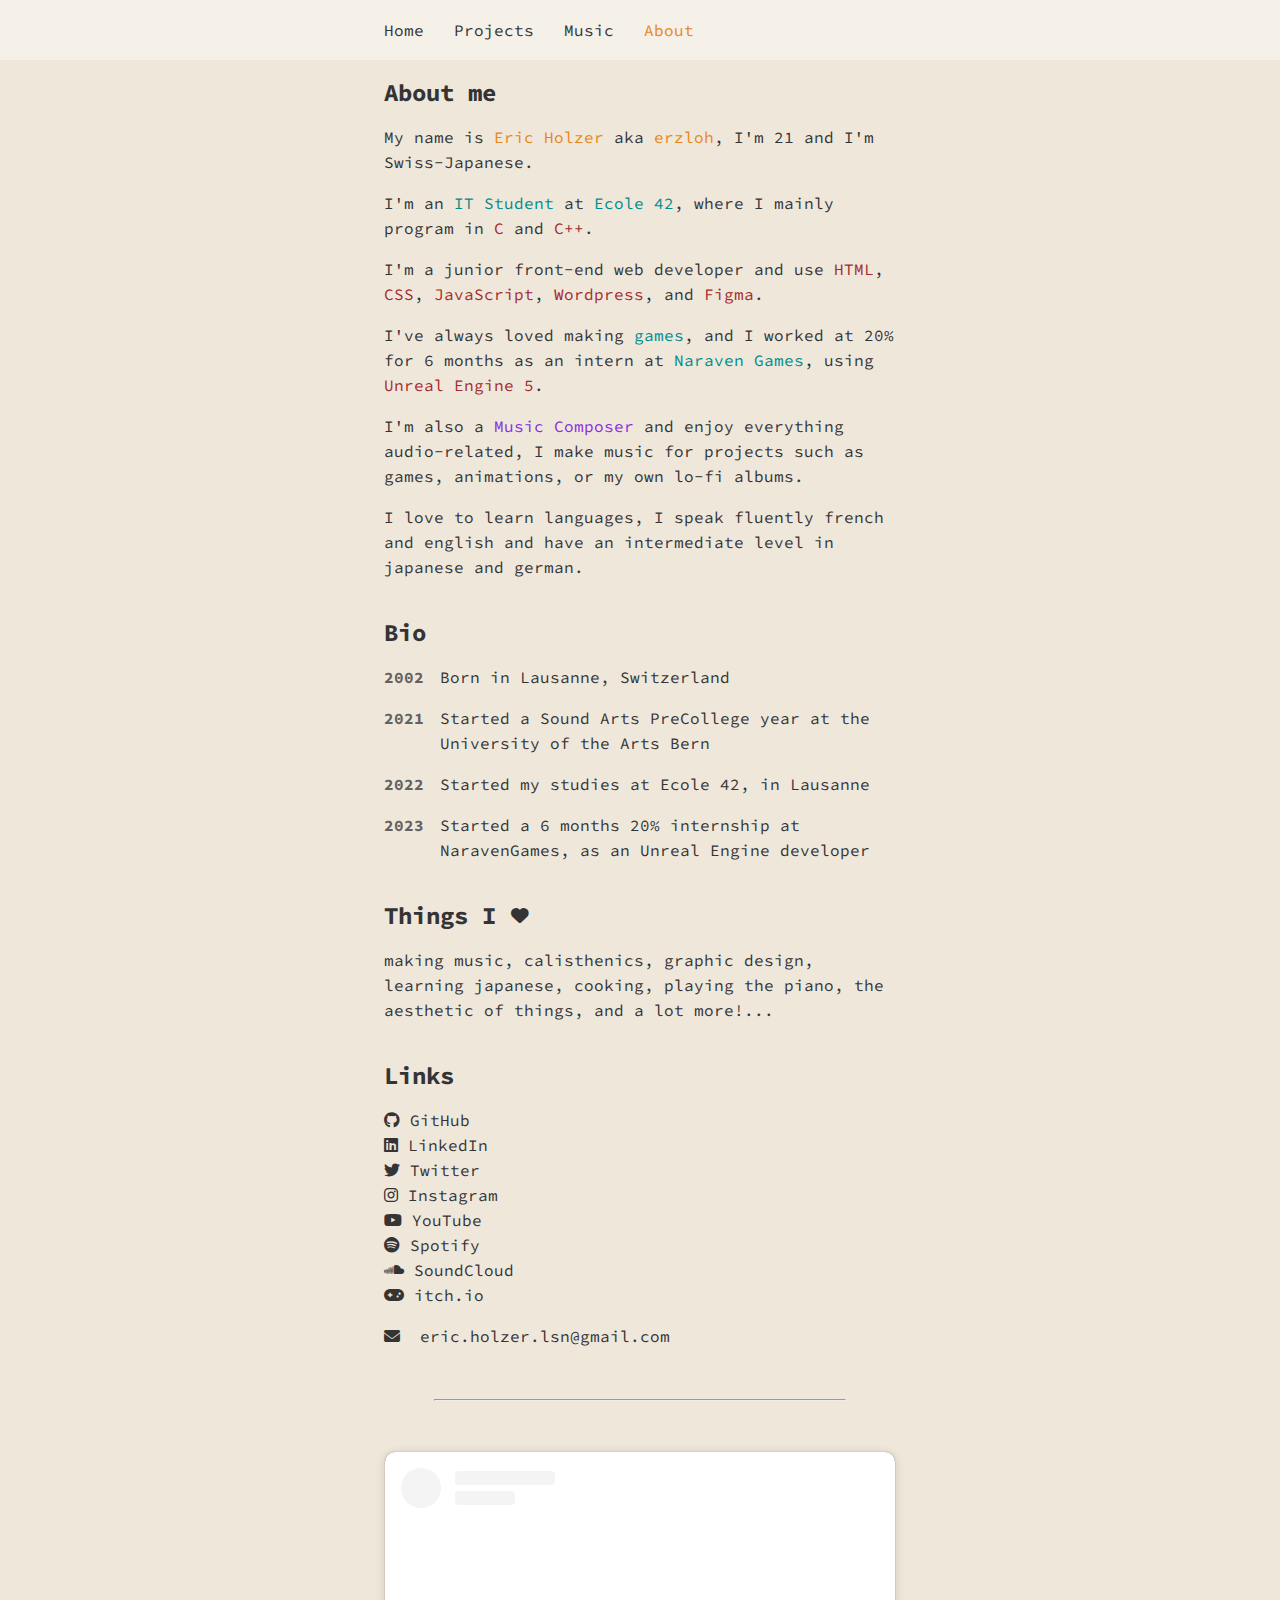
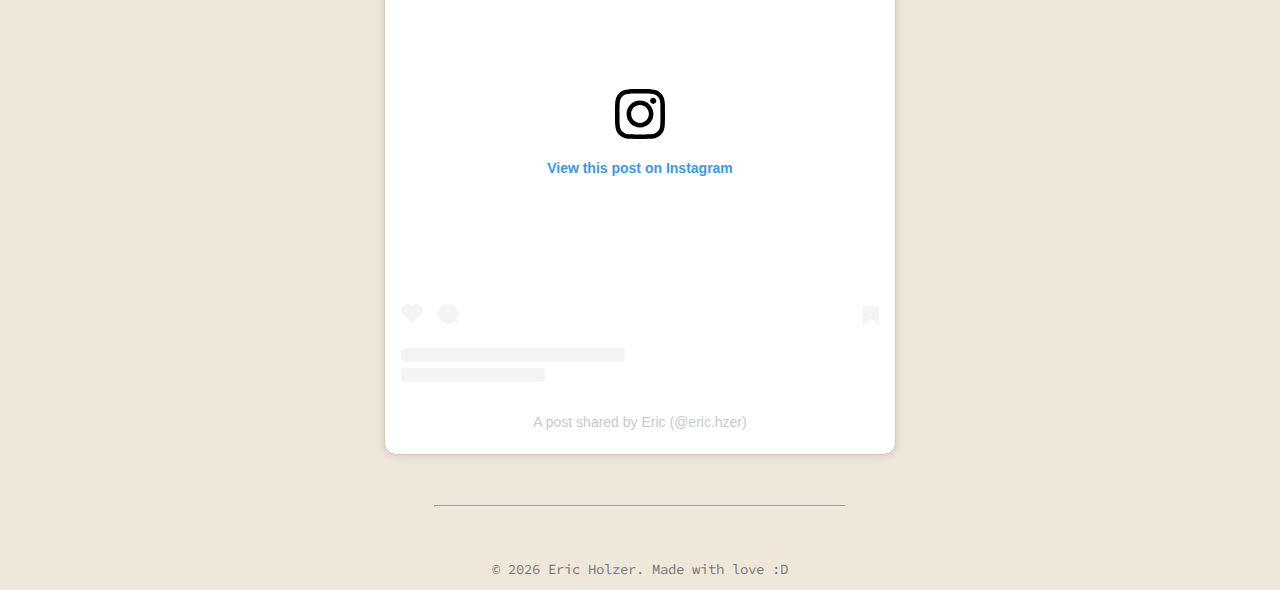
==== commit 5d9418ce: "update footer year to change automatically" ====
--- a/about.html
+++ b/about.html
@@ -61,7 +61,7 @@
 			<hr>
 		</div>
 		<footer>
-      		&copy; 2023 Eric Holzer. Made with love :D
+      		&copy; <span id="footer--year"></span> Eric Holzer. Made with love :D
     	</footer>
 	</body>
 </html>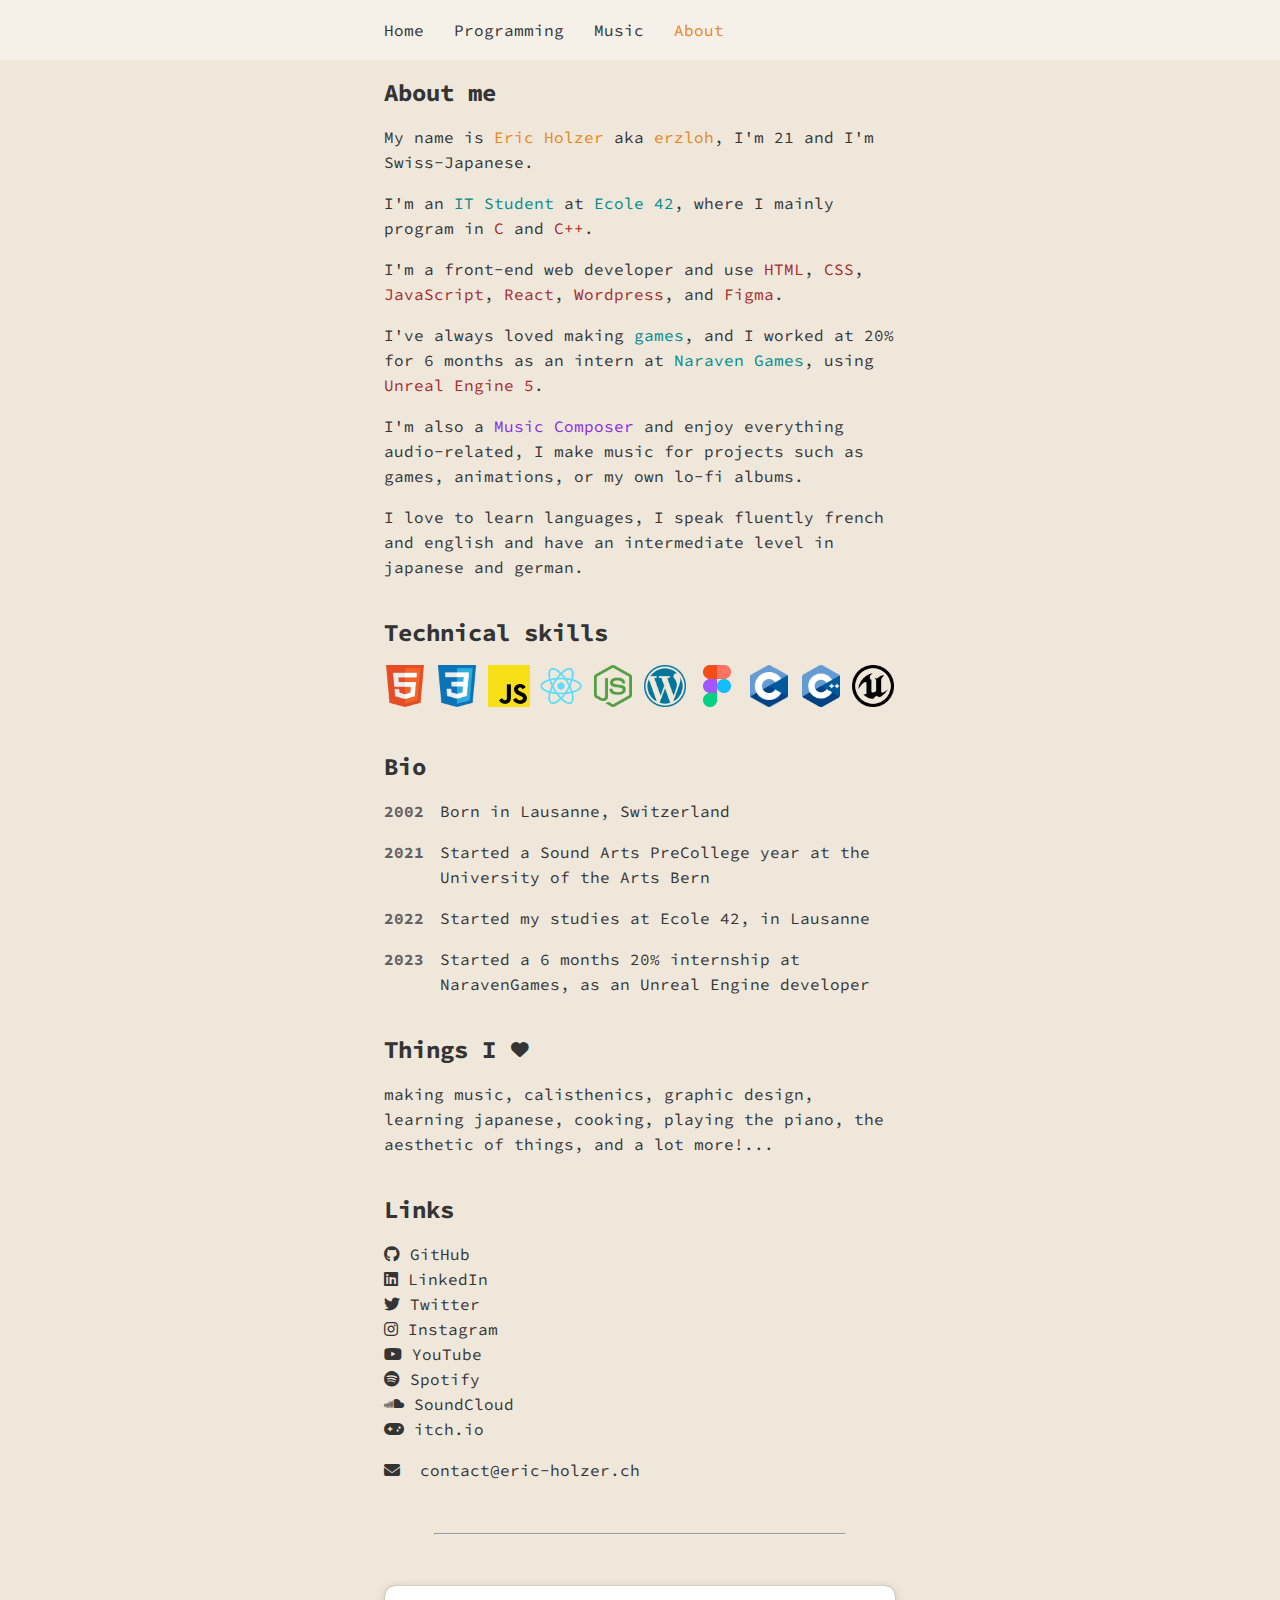
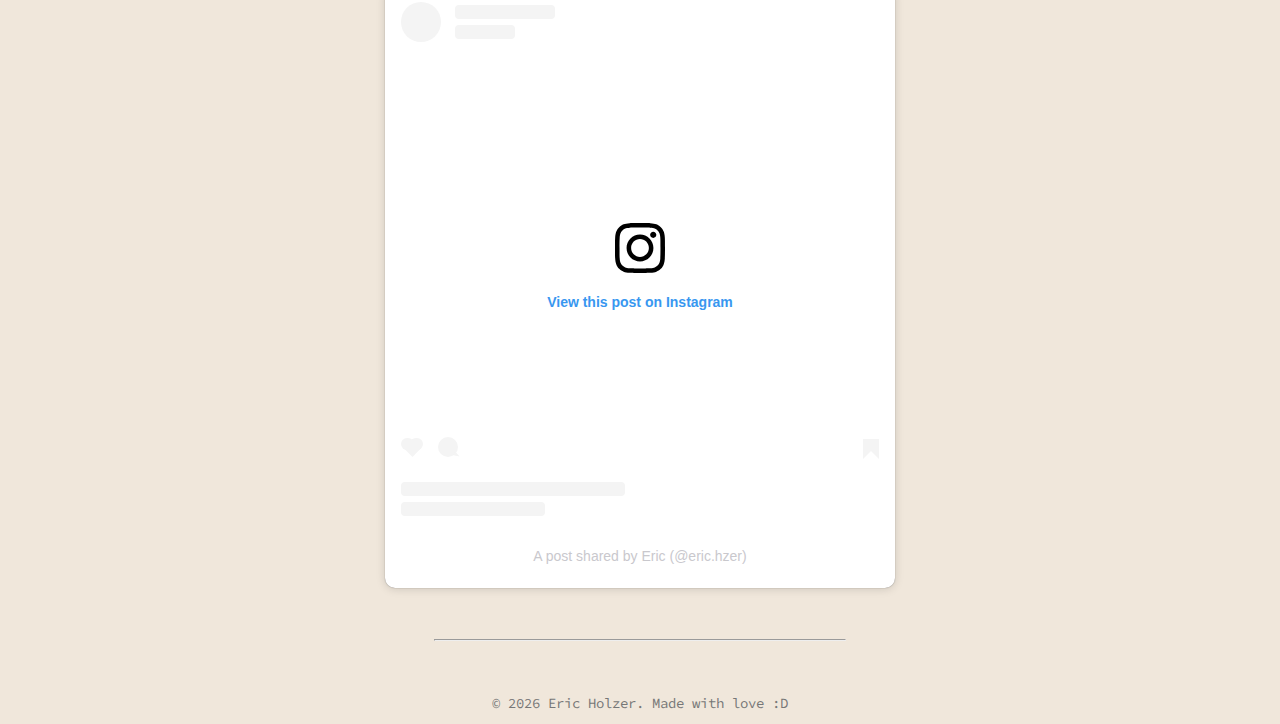
==== commit bcace862: "update tech skills section" ====
--- a/about.html
+++ b/about.html
@@ -15,7 +15,7 @@
 		<nav class="navbar">
 			<ul class="nav-list">
 				<li><a href="index.html">Home</a></li>
-				<li><a href="project.html">Projects</a></li>
+				<li><a href="project.html">Programming</a></li>
 				<li><a href="music.html">Music</a></li>
 				<li><a href="about.html" class="current-page">About</a></li>
 			</ul>
@@ -26,10 +26,44 @@
 			<div id="about-me">
 				<p>My name is <span class="eric">Eric Holzer</span> aka <span class="eric">erzloh</span>, I'm 21 and I'm Swiss-Japanese.<br></p>
 				<p>I'm an <span class="it">IT Student</span> at <span class="it"><a href="https://42.fr/en/homepage/" target="_blank" style="text-decoration: none; color: inherit">Ecole 42</a></span>, where I mainly program in <span class="technology">C</span> and <span class="technology">C++</span>.<br></p>
-				<p>I'm a junior front-end web developer and use <span class="technology">HTML</span>, <span class="technology">CSS</span>, <span class="technology">JavaScript</span>, <span class="technology">Wordpress</span>, and <span class="technology">Figma</span>.</p>
+				<p>I'm a front-end web developer and use <span class="technology">HTML</span>, <span class="technology">CSS</span>, <span class="technology">JavaScript</span>, <span class="technology">React</span>, <span class="technology">Wordpress</span>, and <span class="technology">Figma</span>.</p>
 				<p>I've always loved making <span class="it"><a href="https://erzloh.itch.io/" target="_blank" style="text-decoration: none; color: inherit">games</a></span>, and I worked at 20% for 6 months as an intern at <span class="it"><a href="https://www.naravengames.com/" target="_blank" style="text-decoration: none; color: inherit"">Naraven Games</a></span>, using <span class="technology">Unreal Engine 5</span>.<br></p>
 				<p>I'm also a <span class="music">Music Composer</span> and enjoy everything audio-related, I make music for projects such as games, animations, or my own lo-fi albums.<br></p>
 				<p>I love to learn languages, I speak fluently french and english and have an intermediate level in japanese and german.</p>
+			</div>
+			<h2>Technical skills</h2>
+			<div class="skills">
+				<a href="https://developer.mozilla.org/en-US/docs/Web/HTML" target="_blank" title="HTML" class="tech-link">
+					<img src="images/html_icon.png" alt="HTML icon" class="tech-icon">
+				</a>
+				<a href="https://developer.mozilla.org/en-US/docs/Web/CSS" target="_blank" title="CSS" class="tech-link">
+					<img src="images/css_icon.png" alt="CSS icon" class="tech-icon">
+				</a>
+				<a href="https://developer.mozilla.org/en-US/docs/Web/JavaScript" target="_blank" title="JavaScript" class="tech-link">
+					<img src="images/javascript_icon.png" alt="JavaScript icon" class="tech-icon">
+				</a>
+				<a href="https://reactjs.org/" target="_blank" title="React" class="tech-link">
+					<img src="images/react_icon.png" alt="React icon" class="tech-icon">
+				</a>
+				<!-- node js -->
+				<a href="https://nodejs.org/en/" target="_blank" title="Node.js" class="tech-link">
+					<img src="images/nodejs_icon.png" alt="Node.js icon" class="tech-icon">
+				</a>
+				<a href="https://wordpress.org/" target="_blank" title="Wordpress" class="tech-link">
+					<img src="images/wordpress_icon.png" alt="Wordpress icon" class="tech-icon">
+				</a>
+				<a href="https://www.figma.com/" target="_blank" title="Figma" class="tech-link">
+					<img src="images/figma_icon.png" alt="Figma icon" class="tech-icon">
+				</a>
+				<a href="https://en.cppreference.com/w/c" target="_blank" title="C" class="tech-link">
+					<img src="images/c_icon.png" alt="C icon" class="tech-icon">
+				</a>
+				<a href="https://en.cppreference.com/w/cpp" target="_blank" title="C++" class="tech-link">
+					<img src="images/cpp_icon.png" alt="C++ icon" class="tech-icon">
+				</a>
+				<a href="https://www.unrealengine.com/" target="_blank" title="Unreal Engine 5" class="tech-link">
+					<img src="images/unreal_engine_icon.png" alt="Unreal Engine 5 icon" class="tech-icon">
+				</a>
 			</div>
 			<h2>Bio</h2>
 			<ul id="bio">
@@ -53,7 +87,7 @@
 					<li><i class="fas fa-gamepad"></i><a href="https://erzloh.itch.io/" target="_blank">itch.io</a></li>
 				</ul>
 			</div>
-			<p><i class="fas fa-envelope"></i> <a href="mailto:eric.holzer.lsn@gmail.com" target="_blank">eric.holzer.lsn@gmail.com</a></p>
+			<p><i class="fas fa-envelope"></i> <a href="mailto:contact@eric-holzer.ch" target="_blank">contact@eric-holzer.ch</a></p>
 			<hr>
 			<div class="insta">
 				<blockquote class="instagram-media" data-instgrm-permalink="https://www.instagram.com/p/CvNFlibMFdL/?utm_source=ig_embed&amp;utm_campaign=loading" data-instgrm-version="14" style=" background:#FFF; border:0; border-radius:3px; box-shadow:0 0 1px 0 rgba(0,0,0,0.5),0 1px 10px 0 rgba(0,0,0,0.15); margin: 1px; max-width:540px; min-width:326px; padding:0; width:99.375%; width:-webkit-calc(100% - 2px); width:calc(100% - 2px);"><div style="padding:16px;"> <a id="insta-a" href="https://www.instagram.com/p/CvNFlibMFdL/?utm_source=ig_embed&amp;utm_campaign=loading" style=" background:#FFFFFF; line-height:0; padding:0 0; text-align:center; text-decoration:none; width:100%;" target="_blank"> <div style=" display: flex; flex-direction: row; align-items: center;"> <div style="background-color: #F4F4F4; border-radius: 50%; flex-grow: 0; height: 40px; margin-right: 14px; width: 40px;"></div> <div style="display: flex; flex-direction: column; flex-grow: 1; justify-content: center;"> <div style=" background-color: #F4F4F4; border-radius: 4px; flex-grow: 0; height: 14px; margin-bottom: 6px; width: 100px;"></div> <div style=" background-color: #F4F4F4; border-radius: 4px; flex-grow: 0; height: 14px; width: 60px;"></div></div></div><div style="padding: 19% 0;"></div> <div style="display:block; height:50px; margin:0 auto 12px; width:50px;"><svg width="50px" height="50px" viewBox="0 0 60 60" version="1.1" xmlns="https://www.w3.org/2000/svg" xmlns:xlink="https://www.w3.org/1999/xlink"><g stroke="none" stroke-width="1" fill="none" fill-rule="evenodd"><g transform="translate(-511.000000, -20.000000)" fill="#000000"><g><path d="M556.869,30.41 C554.814,30.41 553.148,32.076 553.148,34.131 C553.148,36.186 554.814,37.852 556.869,37.852 C558.924,37.852 560.59,36.186 560.59,34.131 C560.59,32.076 558.924,30.41 556.869,30.41 M541,60.657 C535.114,60.657 530.342,55.887 530.342,50 C530.342,44.114 535.114,39.342 541,39.342 C546.887,39.342 551.658,44.114 551.658,50 C551.658,55.887 546.887,60.657 541,60.657 M541,33.886 C532.1,33.886 524.886,41.1 524.886,50 C524.886,58.899 532.1,66.113 541,66.113 C549.9,66.113 557.115,58.899 557.115,50 C557.115,41.1 549.9,33.886 541,33.886 M565.378,62.101 C565.244,65.022 564.756,66.606 564.346,67.663 C563.803,69.06 563.154,70.057 562.106,71.106 C561.058,72.155 560.06,72.803 558.662,73.347 C557.607,73.757 556.021,74.244 553.102,74.378 C549.944,74.521 548.997,74.552 541,74.552 C533.003,74.552 532.056,74.521 528.898,74.378 C525.979,74.244 524.393,73.757 523.338,73.347 C521.94,72.803 520.942,72.155 519.894,71.106 C518.846,70.057 518.197,69.06 517.654,67.663 C517.244,66.606 516.755,65.022 516.623,62.101 C516.479,58.943 516.448,57.996 516.448,50 C516.448,42.003 516.479,41.056 516.623,37.899 C516.755,34.978 517.244,33.391 517.654,32.338 C518.197,30.938 518.846,29.942 519.894,28.894 C520.942,27.846 521.94,27.196 523.338,26.654 C524.393,26.244 525.979,25.756 528.898,25.623 C532.057,25.479 533.004,25.448 541,25.448 C548.997,25.448 549.943,25.479 553.102,25.623 C556.021,25.756 557.607,26.244 558.662,26.654 C560.06,27.196 561.058,27.846 562.106,28.894 C563.154,29.942 563.803,30.938 564.346,32.338 C564.756,33.391 565.244,34.978 565.378,37.899 C565.522,41.056 565.552,42.003 565.552,50 C565.552,57.996 565.522,58.943 565.378,62.101 M570.82,37.631 C570.674,34.438 570.167,32.258 569.425,30.349 C568.659,28.377 567.633,26.702 565.965,25.035 C564.297,23.368 562.623,22.342 560.652,21.575 C558.743,20.834 556.562,20.326 553.369,20.18 C550.169,20.033 549.148,20 541,20 C532.853,20 531.831,20.033 528.631,20.18 C525.438,20.326 523.257,20.834 521.349,21.575 C519.376,22.342 517.703,23.368 516.035,25.035 C514.368,26.702 513.342,28.377 512.574,30.349 C511.834,32.258 511.326,34.438 511.181,37.631 C511.035,40.831 511,41.851 511,50 C511,58.147 511.035,59.17 511.181,62.369 C511.326,65.562 511.834,67.743 512.574,69.651 C513.342,71.625 514.368,73.296 516.035,74.965 C517.703,76.634 519.376,77.658 521.349,78.425 C523.257,79.167 525.438,79.673 528.631,79.82 C531.831,79.965 532.853,80.001 541,80.001 C549.148,80.001 550.169,79.965 553.369,79.82 C556.562,79.673 558.743,79.167 560.652,78.425 C562.623,77.658 564.297,76.634 565.965,74.965 C567.633,73.296 568.659,71.625 569.425,69.651 C570.167,67.743 570.674,65.562 570.82,62.369 C570.966,59.17 571,58.147 571,50 C571,41.851 570.966,40.831 570.82,37.631"></path></g></g></g></svg></div><div style="padding-top: 8px;"> <div style=" color:#3897f0; font-family:Arial,sans-serif; font-size:14px; font-style:normal; font-weight:550; line-height:18px;">View this post on Instagram</div></div><div style="padding: 12.5% 0;"></div> <div style="display: flex; flex-direction: row; margin-bottom: 14px; align-items: center;"><div> <div style="background-color: #F4F4F4; border-radius: 50%; height: 12.5px; width: 12.5px; transform: translateX(0px) translateY(7px);"></div> <div style="background-color: #F4F4F4; height: 12.5px; transform: rotate(-45deg) translateX(3px) translateY(1px); width: 12.5px; flex-grow: 0; margin-right: 14px; margin-left: 2px;"></div> <div style="background-color: #F4F4F4; border-radius: 50%; height: 12.5px; width: 12.5px; transform: translateX(9px) translateY(-18px);"></div></div><div style="margin-left: 8px;"> <div style=" background-color: #F4F4F4; border-radius: 50%; flex-grow: 0; height: 20px; width: 20px;"></div> <div style=" width: 0; height: 0; border-top: 2px solid transparent; border-left: 6px solid #f4f4f4; border-bottom: 2px solid transparent; transform: translateX(16px) translateY(-4px) rotate(30deg)"></div></div><div style="margin-left: auto;"> <div style=" width: 0px; border-top: 8px solid #F4F4F4; border-right: 8px solid transparent; transform: translateY(16px);"></div> <div style=" background-color: #F4F4F4; flex-grow: 0; height: 12px; width: 16px; transform: translateY(-4px);"></div> <div style=" width: 0; height: 0; border-top: 8px solid #F4F4F4; border-left: 8px solid transparent; transform: translateY(-4px) translateX(8px);"></div></div></div> <div style="display: flex; flex-direction: column; flex-grow: 1; justify-content: center; margin-bottom: 24px;"> <div style=" background-color: #F4F4F4; border-radius: 4px; flex-grow: 0; height: 14px; margin-bottom: 6px; width: 224px;"></div> <div style=" background-color: #F4F4F4; border-radius: 4px; flex-grow: 0; height: 14px; width: 144px;"></div></div></a><p style=" color:#c9c8cd; font-family:Arial,sans-serif; font-size:14px; line-height:17px; margin-bottom:0; margin-top:8px; overflow:hidden; padding:8px 0 7px; text-align:center; text-overflow:ellipsis; white-space:nowrap;"><a href="https://www.instagram.com/p/CvNFlibMFdL/?utm_source=ig_embed&amp;utm_campaign=loading" style=" color:#c9c8cd; font-family:Arial,sans-serif; font-size:14px; font-style:normal; font-weight:normal; line-height:17px; text-decoration:none;" target="_blank">A post shared by Eric (@eric.hzer)</a></p></div></blockquote> <script async src="//www.instagram.com/embed.js"></script>
--- a/style.css
+++ b/style.css
@@ -469,4 +469,24 @@
 
 h2 {
 	margin-top: 40px;
+}
+
+.tech-icon {
+	width: 42px;
+	height: 42px;
+	object-fit: contain;
+}
+
+.tech-icon:hover {
+	transform: scale(1.1);
+}
+
+.tech-link:hover {
+	text-decoration: none;
+}
+
+.project-tech-icon {
+	width: 25px;
+	height: 25px;
+	object-fit: contain;
 }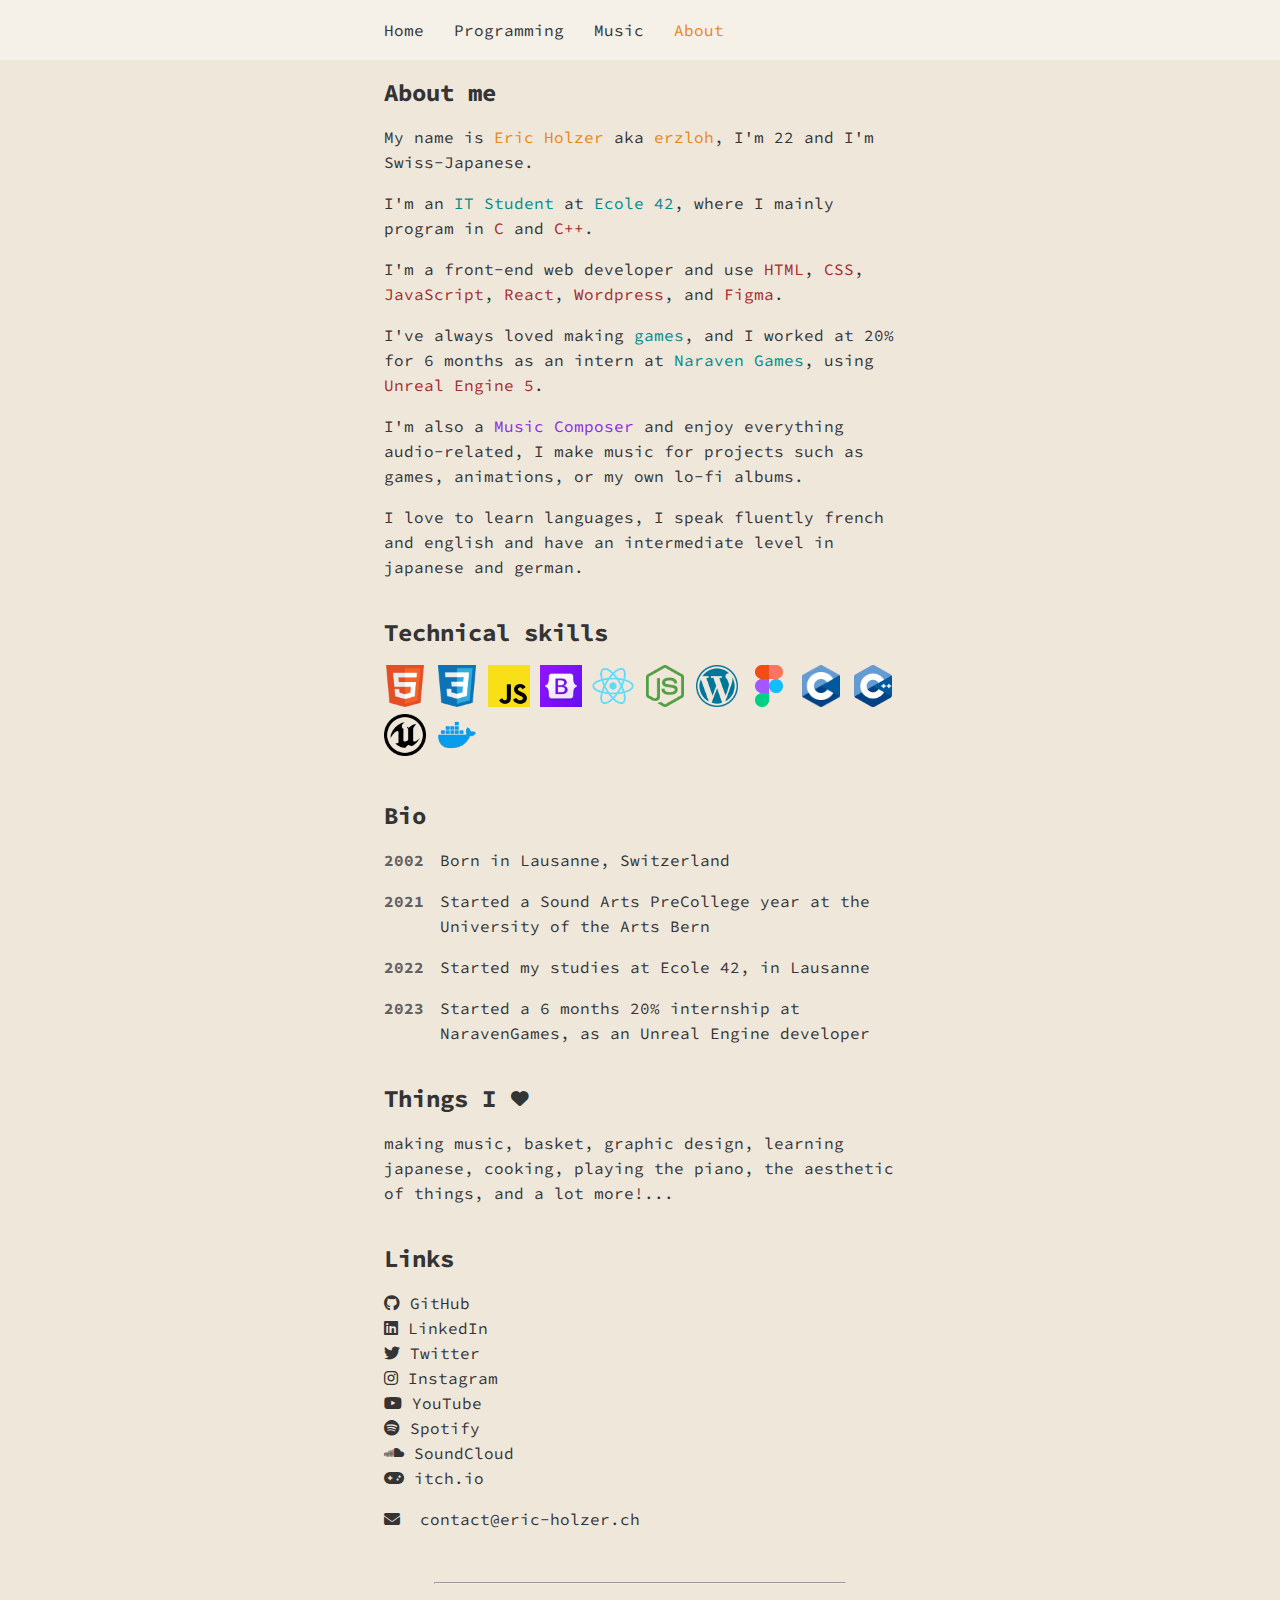
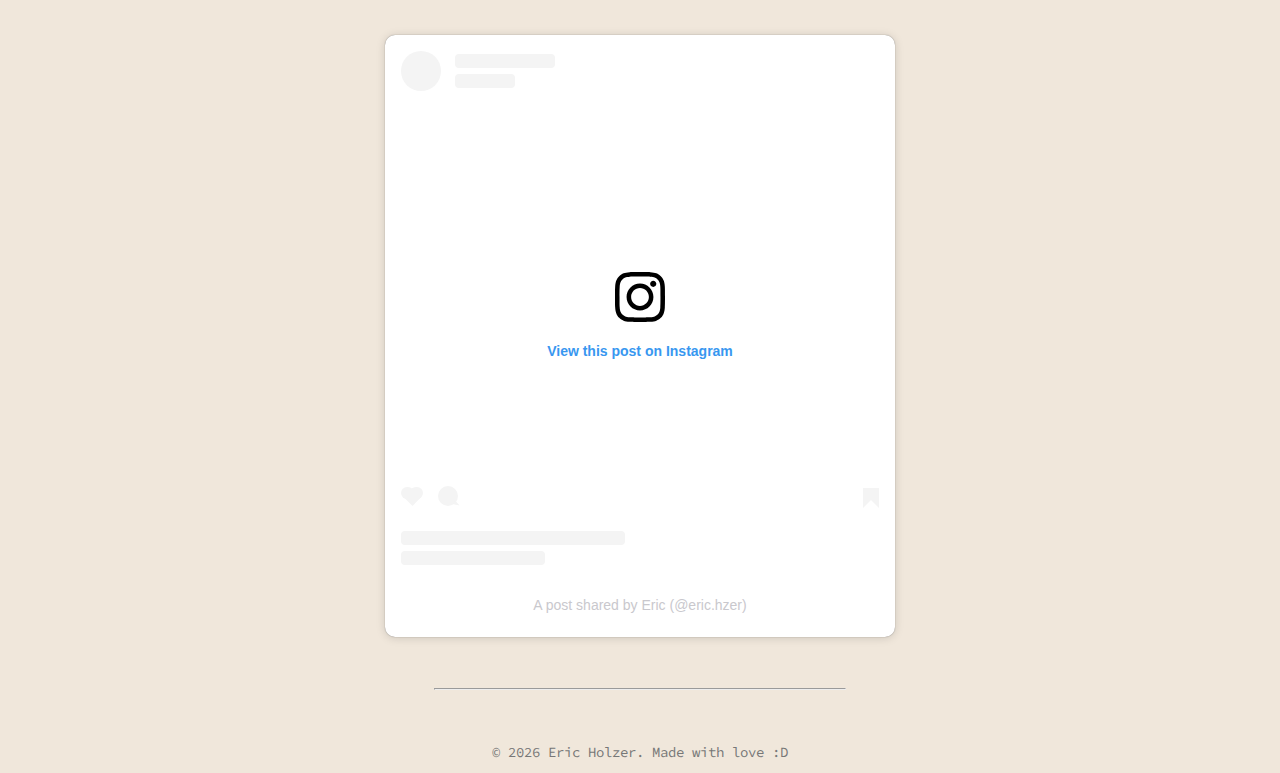
==== commit 902b4730: "Update website, add new gifs, new projects, new technologies" ====
--- a/about.html
+++ b/about.html
@@ -8,8 +8,8 @@
 		<link rel="preconnect" href="https://fonts.gstatic.com" crossorigin>
 		<link rel="stylesheet" href="https://cdnjs.cloudflare.com/ajax/libs/font-awesome/6.4.0/css/all.min.css">
 		<link href="https://fonts.googleapis.com/css2?family=Roboto+Mono:ital,wght@0,100;0,200;0,300;0,400;0,500;0,600;0,700;1,100;1,200;1,300;1,400;1,500;1,600;1,700&family=Source+Code+Pro:ital,wght@0,200;0,300;0,400;0,500;0,600;0,700;0,800;0,900;1,200;1,300;1,400;1,500;1,600;1,700;1,800;1,900&display=swap" rel="stylesheet">
-		<link rel="stylesheet" type="text/css" href="style.css?v=1.0.0">
-		<script src="js/main.js?v=1.0.0" defer></script>
+		<link rel="stylesheet" type="text/css" href="style.css?v=1.0.1">
+		<script src="js/main.js?v=1.0.1" defer></script>
 	</head>
 	<body>
 		<nav class="navbar">
@@ -24,7 +24,7 @@
 		<div id="core-content">
 			<h2>About me</h2>
 			<div id="about-me">
-				<p>My name is <span class="eric">Eric Holzer</span> aka <span class="eric">erzloh</span>, I'm 21 and I'm Swiss-Japanese.<br></p>
+				<p>My name is <span class="eric">Eric Holzer</span> aka <span class="eric">erzloh</span>, I'm 22 and I'm Swiss-Japanese.<br></p>
 				<p>I'm an <span class="it">IT Student</span> at <span class="it"><a href="https://42.fr/en/homepage/" target="_blank" style="text-decoration: none; color: inherit">Ecole 42</a></span>, where I mainly program in <span class="technology">C</span> and <span class="technology">C++</span>.<br></p>
 				<p>I'm a front-end web developer and use <span class="technology">HTML</span>, <span class="technology">CSS</span>, <span class="technology">JavaScript</span>, <span class="technology">React</span>, <span class="technology">Wordpress</span>, and <span class="technology">Figma</span>.</p>
 				<p>I've always loved making <span class="it"><a href="https://erzloh.itch.io/" target="_blank" style="text-decoration: none; color: inherit">games</a></span>, and I worked at 20% for 6 months as an intern at <span class="it"><a href="https://www.naravengames.com/" target="_blank" style="text-decoration: none; color: inherit"">Naraven Games</a></span>, using <span class="technology">Unreal Engine 5</span>.<br></p>
@@ -42,10 +42,12 @@
 				<a href="https://developer.mozilla.org/en-US/docs/Web/JavaScript" target="_blank" title="JavaScript" class="tech-link">
 					<img src="images/javascript_icon.png" alt="JavaScript icon" class="tech-icon">
 				</a>
+				<a href="https://getbootstrap.com/" target="_blank" title="Bootstrap" class="tech-link">
+					<img src="images/bootstrap_icon.png" alt="Bootstrap icon" class="tech-icon">
+				</a>
 				<a href="https://reactjs.org/" target="_blank" title="React" class="tech-link">
 					<img src="images/react_icon.png" alt="React icon" class="tech-icon">
 				</a>
-				<!-- node js -->
 				<a href="https://nodejs.org/en/" target="_blank" title="Node.js" class="tech-link">
 					<img src="images/nodejs_icon.png" alt="Node.js icon" class="tech-icon">
 				</a>
@@ -64,6 +66,9 @@
 				<a href="https://www.unrealengine.com/" target="_blank" title="Unreal Engine 5" class="tech-link">
 					<img src="images/unreal_engine_icon.png" alt="Unreal Engine 5 icon" class="tech-icon">
 				</a>
+				<a href="https://www.docker.com/" target="_blank" title="Docker" class="tech-link">
+					<img src="images/docker_icon.webp" alt="Docker icon" class="tech-icon">
+				</a>
 			</div>
 			<h2>Bio</h2>
 			<ul id="bio">
@@ -73,7 +78,7 @@
 				<li style="margin-bottom: 0px;"><span class="year">2023</span>Started a 6 months 20% internship at NaravenGames, as an Unreal Engine developer</li>
 			</ul>
 			<h2 style="display: inline-block">Things I</h2><i id="things-i-love" class="fa-solid fa-heart" style="margin-left: 10px;"></i>
-			<p style="margin: 0px;">making music, calisthenics, graphic design, learning japanese, cooking, playing the piano, the aesthetic of things, and a lot more!...</p>
+			<p style="margin: 0px;">making music, basket, graphic design, learning japanese, cooking, playing the piano, the aesthetic of things, and a lot more!...</p>
 			<h2>Links</h2>
 			<div class="links">
 				<ul >
